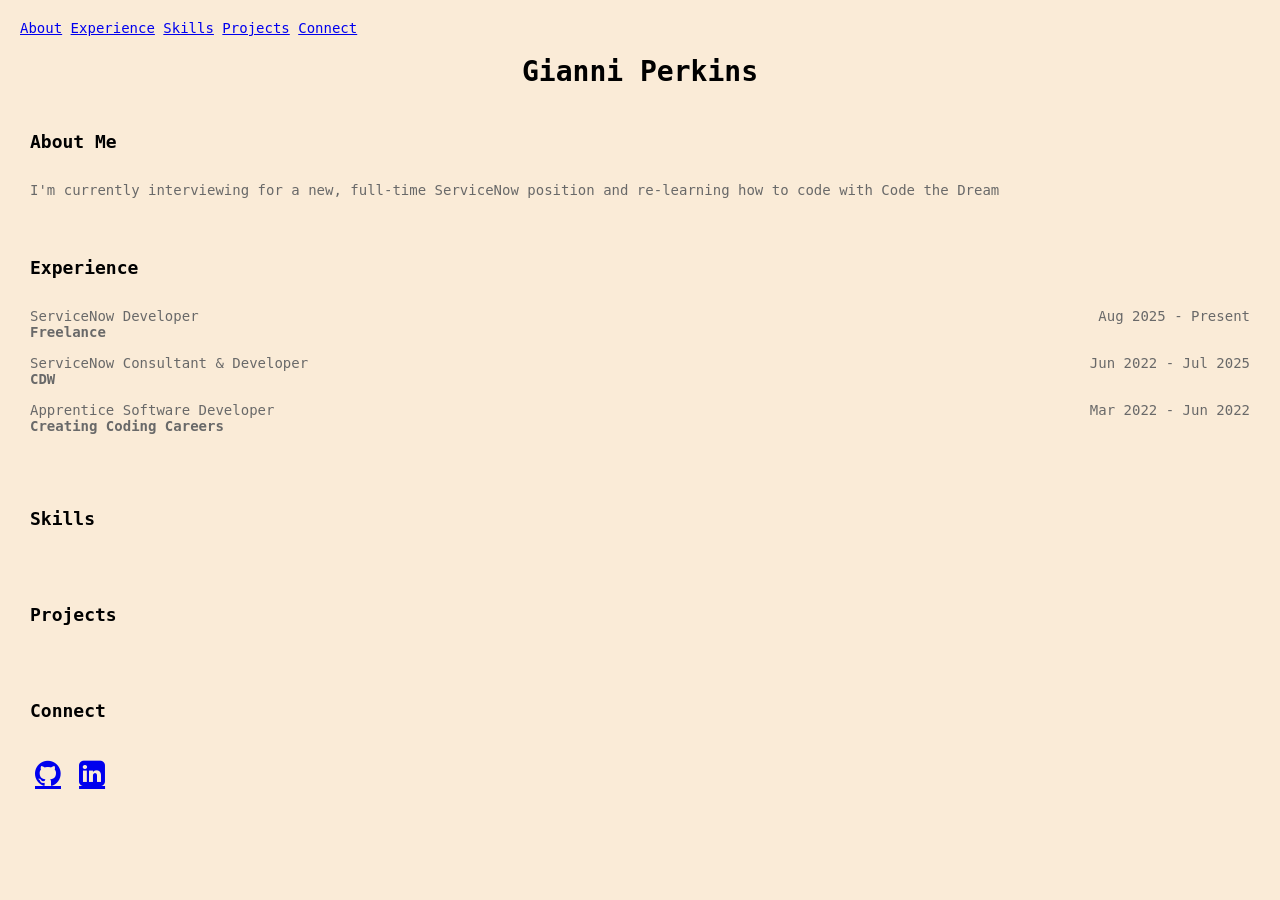
==== index.html @ beb14cff "5/13, AirHub revision: Connect styling, Skills & Projects layout" ====
<html lang="en">
<head>
    <meta charset="UTF-8">
    <meta name="viewport" content="width=device-width, initial-scale=1.0">
    <meta name='description' content='A brief description of your portfolio or background'>
    <title>Gianni's Portfolio</title>
    <link rel="stylesheet" href="css/index.css">
    <link rel="stylesheet" href="https://cdnjs.cloudflare.com/ajax/libs/font-awesome/4.7.0/css/font-awesome.min.css">
</head>
<body>
<nav>
    <a href="#about">About</a>
    <a href="#experience">Experience</a>
    <a href="#skills">Skills</a>
    <a href="#projects">Projects</a>
    <a href="#connect">Connect</a>
</nav>

<h1>Gianni Perkins</h1>

<section id="about">
    <h2>About Me</h2>
    <p>I'm currently interviewing for a new, full-time ServiceNow position and re-learning how to code with Code the Dream</p>
</section>

<section id="experience">
    <h2>Experience</h2>
    <ul>
        <li>
            <span class="role">
                ServiceNow Developer
            </span>
            <span class="date">
                Aug 2025 - Present
            </span>
        </li>
        <li>
            <span class="company">
                Freelance
            </span>
        </li>
        <li>
            <span class="role">
                ServiceNow Consultant & Developer
            </span>
            <span class="date">
                Jun 2022 - Jul 2025
            </span>
        </li>
        <li>
            <span class="company">
                CDW
            </span>
        </li>
        <li>
            <span class="role">
                Apprentice Software Developer
            </span>
            <span class="date">
                Mar 2022 - Jun 2022
            </span>
        </li>
        <li>
            <span class="company">
                Creating Coding Careers
            </span>
        </li>
    </ul>
</section>

<section id="skills">
    <h2>Skills</h2>
    <!-- <p>Coming soon!</p> -->
</section>

<section id="projects">
    <h2>Projects</h2>
    <!-- <p>Coming soon!</p> -->
    <ul>
    </ul>
</section>

<section id="connect">
    <h2>Connect</h2>
    <ul>
        <li>
            <!-- <i class="fa fa-github" style="font-size:30px"></i> -->
            <a class="fa fa-github" target="_blank" href="https://github.com/perkinsgianni"></a>
            <a class="fa fa-linkedin-square" target="_blank" href="https://linkedin.com/in/perkinsgianni"></a>
        </li>
        <!-- <li> -->
            <!-- <a href="https://linkedin.com/in/perkinsgianni">LinkedIn</a> -->
        <!-- </li> -->
    </ul>
</section>
</body>
</html>
---- css/index.css ----
body {
    background-color: antiquewhite;
    color: dimgrey;
    font-family: monospace;
    font-size: 14px;
    margin: auto;
    padding: 20px;
}

h1 {
    text-align: center;
    color: black;
}

h2 {
    margin-bottom: 30px;
    font-size: 18px;
    font-weight: bold;
    color: black;
}

section {
    padding: 10px;
    margin-bottom: 10px;
}

#experience ul {
    display: flex;
    flex-direction: column;
    list-style-type: none;
    padding: 0;
}

/* #experience li {
    display: flex;
} */

.date {
    float: right;
}

.company {
    font-weight: bold;
    display: block;
    margin-bottom: 15px;
}

#connect ul {
    display: flex;
    list-style-type: none;
    padding: 5px;
    font-size: 30px;
    color: dimgray;
}


/* Padding is inside the element, margin is outside */
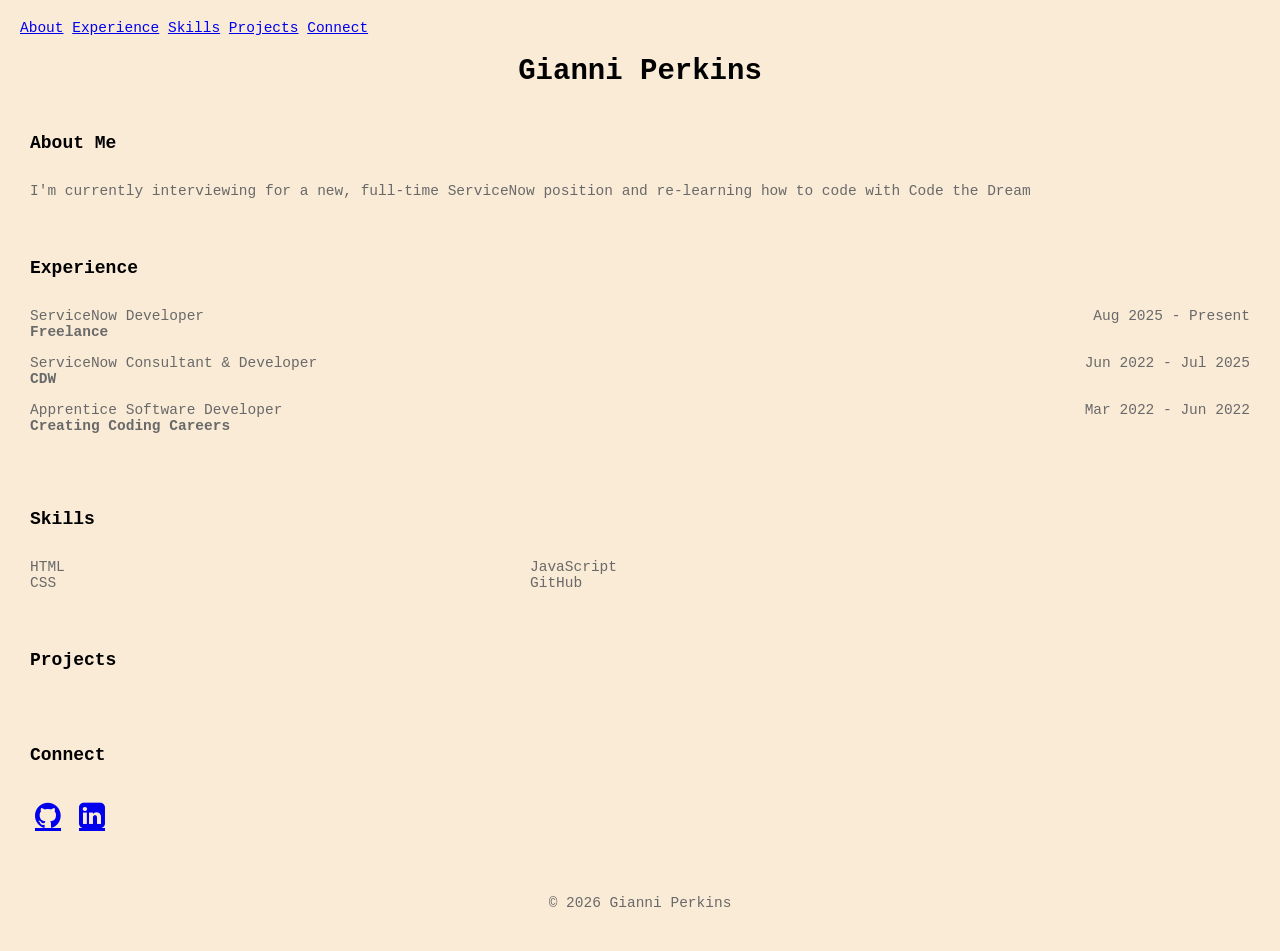
==== commit 2fe55c0e: "5/19, JS added + Created footer and skills" ====
--- a/index.html
+++ b/index.html
@@ -1,3 +1,4 @@
+<!DOCTYPE html>
 <html lang="en">
 <head>
     <meta charset="UTF-8">
@@ -8,90 +9,87 @@
     <link rel="stylesheet" href="https://cdnjs.cloudflare.com/ajax/libs/font-awesome/4.7.0/css/font-awesome.min.css">
 </head>
 <body>
-<nav>
-    <a href="#about">About</a>
-    <a href="#experience">Experience</a>
-    <a href="#skills">Skills</a>
-    <a href="#projects">Projects</a>
-    <a href="#connect">Connect</a>
-</nav>
+    <nav>
+        <a href="#about">About</a>
+        <a href="#experience">Experience</a>
+        <a href="#skills">Skills</a>
+        <a href="#projects">Projects</a>
+        <a href="#connect">Connect</a>
+    </nav>
 
-<h1>Gianni Perkins</h1>
+    <h1>Gianni Perkins</h1>
 
-<section id="about">
-    <h2>About Me</h2>
-    <p>I'm currently interviewing for a new, full-time ServiceNow position and re-learning how to code with Code the Dream</p>
-</section>
+    <section id="about">
+        <h2>About Me</h2>
+        <p>I'm currently interviewing for a new, full-time ServiceNow position and re-learning how to code with Code the Dream</p>
+    </section>
 
-<section id="experience">
-    <h2>Experience</h2>
-    <ul>
-        <li>
-            <span class="role">
-                ServiceNow Developer
-            </span>
-            <span class="date">
-                Aug 2025 - Present
-            </span>
-        </li>
-        <li>
-            <span class="company">
-                Freelance
-            </span>
-        </li>
-        <li>
-            <span class="role">
-                ServiceNow Consultant & Developer
-            </span>
-            <span class="date">
-                Jun 2022 - Jul 2025
-            </span>
-        </li>
-        <li>
-            <span class="company">
-                CDW
-            </span>
-        </li>
-        <li>
-            <span class="role">
-                Apprentice Software Developer
-            </span>
-            <span class="date">
-                Mar 2022 - Jun 2022
-            </span>
-        </li>
-        <li>
-            <span class="company">
-                Creating Coding Careers
-            </span>
-        </li>
-    </ul>
-</section>
+    <section id="experience">
+        <h2>Experience</h2>
+        <ul>
+            <li>
+                <span class="role">
+                    ServiceNow Developer
+                </span>
+                <span class="date">
+                    Aug 2025 - Present
+                </span>
+            </li>
+            <li>
+                <span class="company">
+                    Freelance
+                </span>
+            </li>
+            <li>
+                <span class="role">
+                    ServiceNow Consultant & Developer
+                </span>
+                <span class="date">
+                    Jun 2022 - Jul 2025
+                </span>
+            </li>
+            <li>
+                <span class="company">
+                    CDW
+                </span>
+                </li>
+                <li>
+                <span class="role">
+                    Apprentice Software Developer
+                </span>
+                <span class="date">
+                    Mar 2022 - Jun 2022
+                </span>
+            </li>
+            <li>
+                <span class="company">
+                    Creating Coding Careers
+                </span>
+            </li>
+        </ul>
+    </section>
 
-<section id="skills">
-    <h2>Skills</h2>
-    <!-- <p>Coming soon!</p> -->
-</section>
+    <section id="skills">
+        <h2>Skills</h2>
+        <ul></ul>
+    </section>
 
-<section id="projects">
-    <h2>Projects</h2>
-    <!-- <p>Coming soon!</p> -->
-    <ul>
-    </ul>
-</section>
+    <section id="projects">
+        <h2>Projects</h2>
+        <!-- <p>Coming soon!</p> -->
+        <ul>
+        </ul>
+    </section>
 
-<section id="connect">
-    <h2>Connect</h2>
-    <ul>
-        <li>
-            <!-- <i class="fa fa-github" style="font-size:30px"></i> -->
-            <a class="fa fa-github" target="_blank" href="https://github.com/perkinsgianni"></a>
-            <a class="fa fa-linkedin-square" target="_blank" href="https://linkedin.com/in/perkinsgianni"></a>
-        </li>
-        <!-- <li> -->
-            <!-- <a href="https://linkedin.com/in/perkinsgianni">LinkedIn</a> -->
-        <!-- </li> -->
-    </ul>
-</section>
-</body>
-</html>+    <section id="connect">
+        <h2>Connect</h2>
+        <ul>
+            <li>
+                <a class="fa fa-github" target="_blank" href="https://github.com/perkinsgianni"></a>
+                <a class="fa fa-linkedin-square" target="_blank" href="https://linkedin.com/in/perkinsgianni"></a>
+            </li>
+        </ul>
+    </section>
+    <footer></footer>
+    <script src="js/index.js"></script>
+</body>
--- a/css/index.css
+++ b/css/index.css
@@ -2,7 +2,7 @@
     background-color: antiquewhite;
     color: dimgrey;
     font-family: monospace;
-    font-size: 14px;
+    font-size: 14.5px;
     margin: auto;
     padding: 20px;
 }
@@ -45,6 +45,14 @@
     margin-bottom: 15px;
 }
 
+#skills ul {
+    display: grid;
+    grid-template-columns: 500px 500px;
+    list-style-type: none;
+    padding: 0;
+    color: dimgray;
+}
+
 #connect ul {
     display: flex;
     list-style-type: none;
@@ -53,5 +61,6 @@
     color: dimgray;
 }
 
-
-/* Padding is inside the element, margin is outside */
+footer {
+    text-align: center;
+}
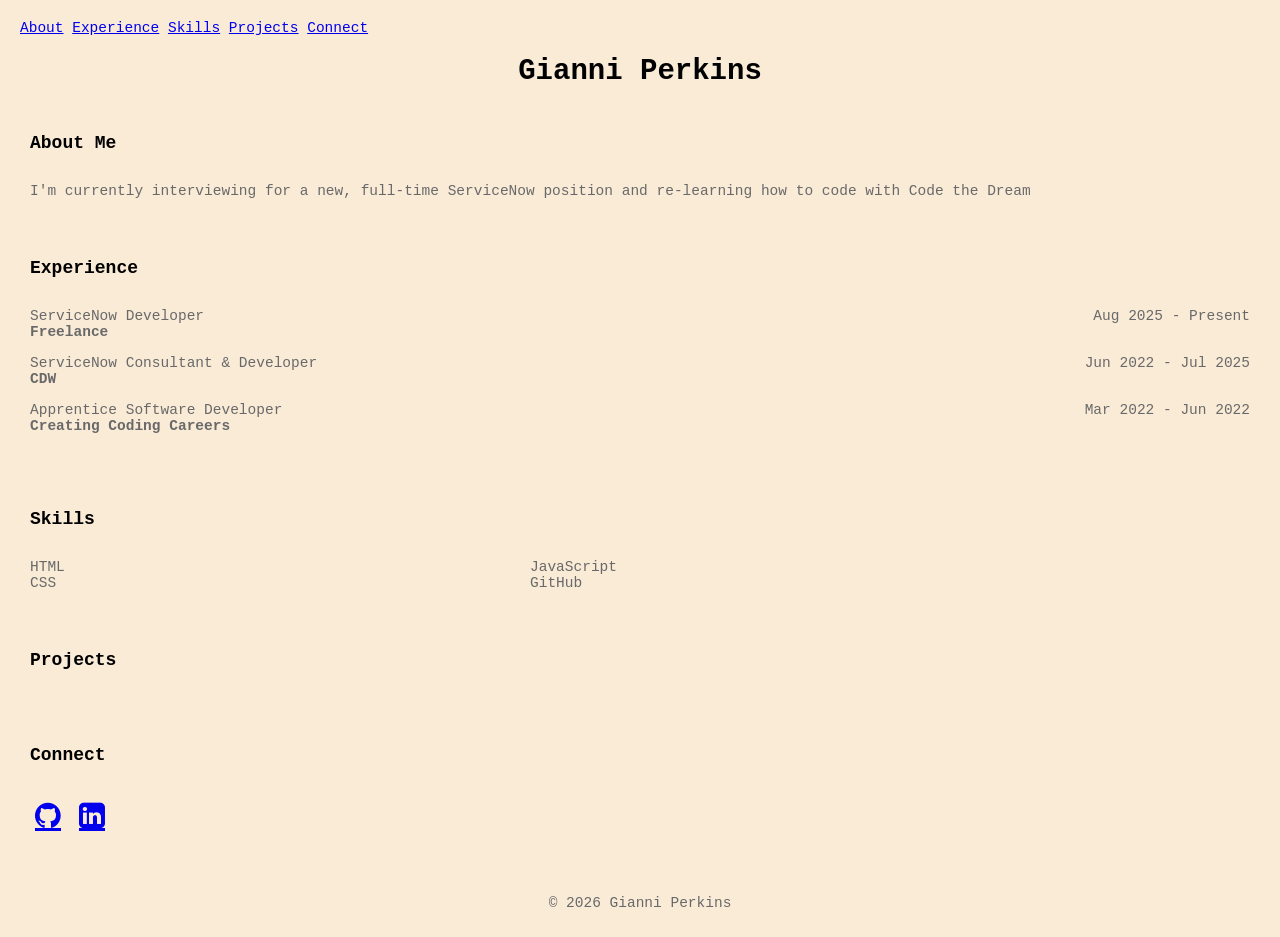
==== commit 877adb68: "Merge branch 'main' into lesson-7" ====
--- a/index.html
+++ b/index.html
@@ -1,4 +1,3 @@
-<!DOCTYPE html>
 <html lang="en">
 <head>
     <meta charset="UTF-8">
@@ -90,6 +89,5 @@
             </li>
         </ul>
     </section>
-    <footer></footer>
     <script src="js/index.js"></script>
-</body>+</body>
--- a/css/index.css
+++ b/css/index.css
@@ -31,10 +31,6 @@
     padding: 0;
 }
 
-/* #experience li {
-    display: flex;
-} */
-
 .date {
     float: right;
 }
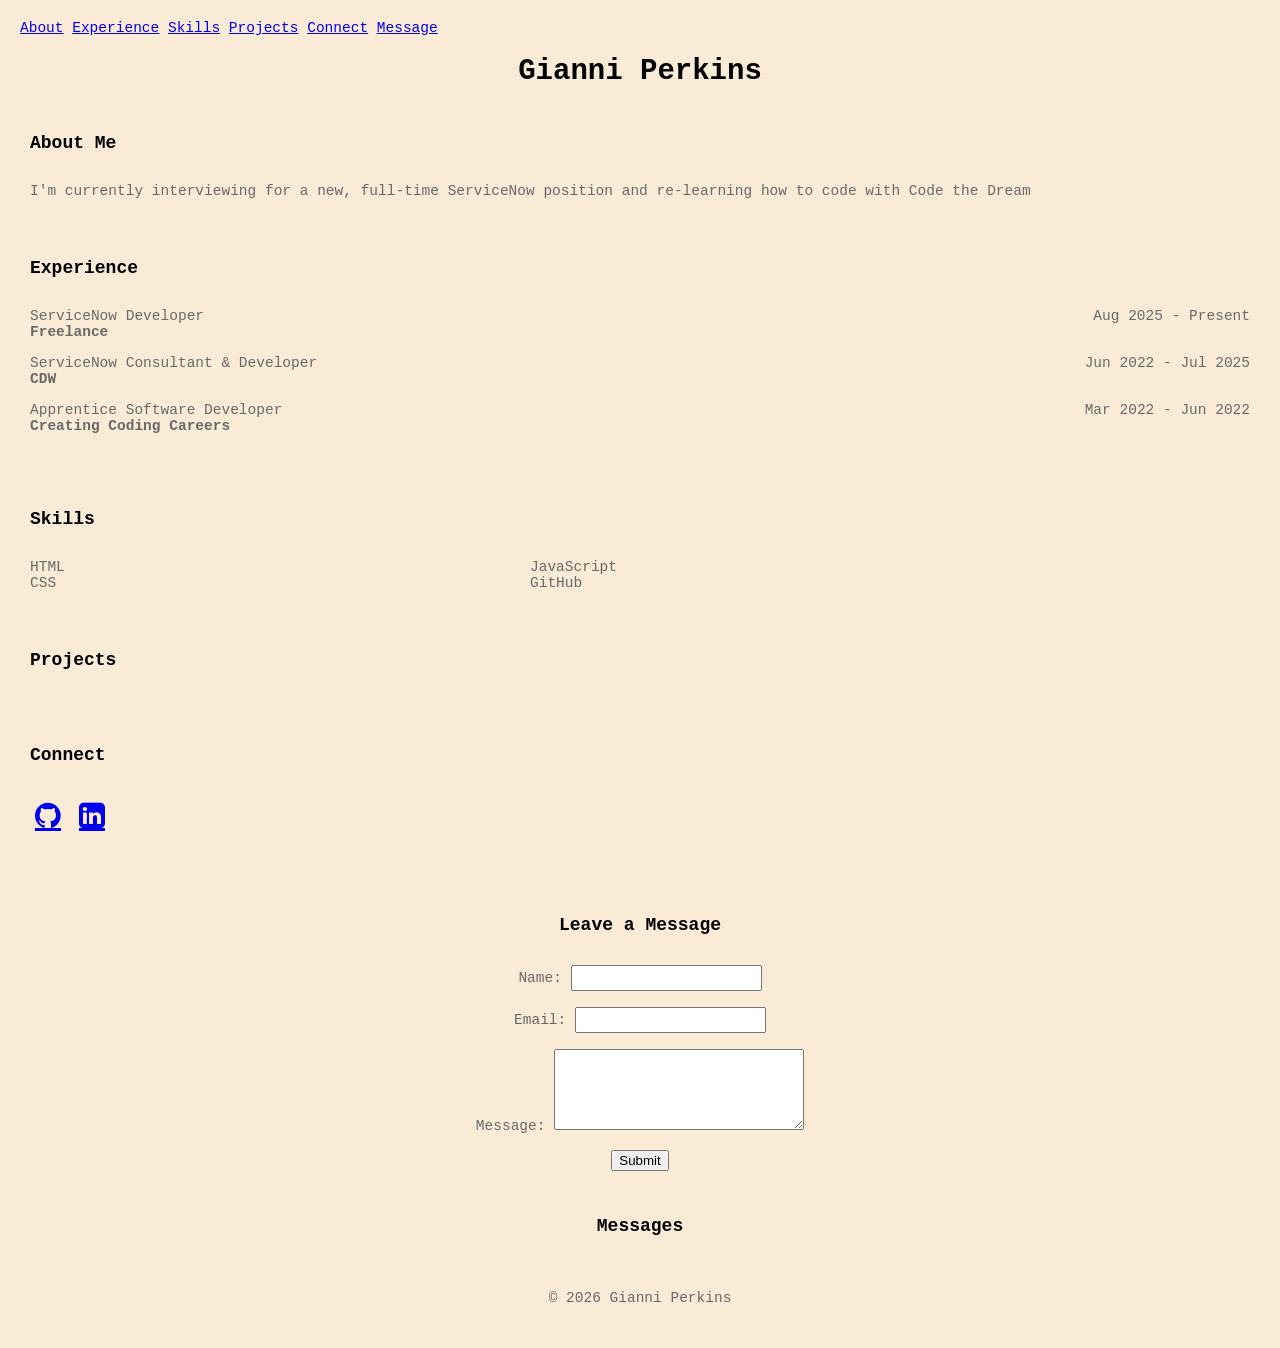
==== commit 620b355d: "5/26: Form and functionality added" ====
--- a/index.html
+++ b/index.html
@@ -1,3 +1,4 @@
+<!DOCTYPE html>
 <html lang="en">
 <head>
     <meta charset="UTF-8">
@@ -14,6 +15,7 @@
         <a href="#skills">Skills</a>
         <a href="#projects">Projects</a>
         <a href="#connect">Connect</a>
+        <a href="#message">Message</a>
     </nav>
 
     <h1>Gianni Perkins</h1>
@@ -89,5 +91,29 @@
             </li>
         </ul>
     </section>
+    <section id="message">
+        <h2>Leave a Message</h2>
+        <form name="leave_message" id="leave_message">
+            <label for="name">
+                Name:
+                <input type="text" name="usersName" required="true"><br><br>
+            </label>
+            <label for="email">
+                Email:
+                <input type="text" name="usersEmail" required="true"><br><br>
+            </label>
+            <label for="message">
+                Message:
+                <textarea name="usersMessage" required="true"></textarea><br><br>
+            </label>
+            <button type="submit">Submit</button>
+        </form>
+    </section>
+    <section id="messages">
+        <h2>Messages</h2>
+        <ul>
+
+        </ul>
+    </section>
     <script src="js/index.js"></script>
-</body>
+</body>
--- a/css/index.css
+++ b/css/index.css
@@ -31,6 +31,10 @@
     padding: 0;
 }
 
+/* #experience li {
+    display: flex;
+} */
+
 .date {
     float: right;
 }
@@ -57,6 +61,24 @@
     color: dimgray;
 }
 
+#message, #messages  {
+    text-align: center;
+}
+
+input {
+    height: 20px;
+    width: 15%;
+}
+
+textarea {
+    height: 75px;
+    width: 20%;
+}
+
+#messages button {
+    margin-left: 10px;
+}
+
 footer {
     text-align: center;
 }
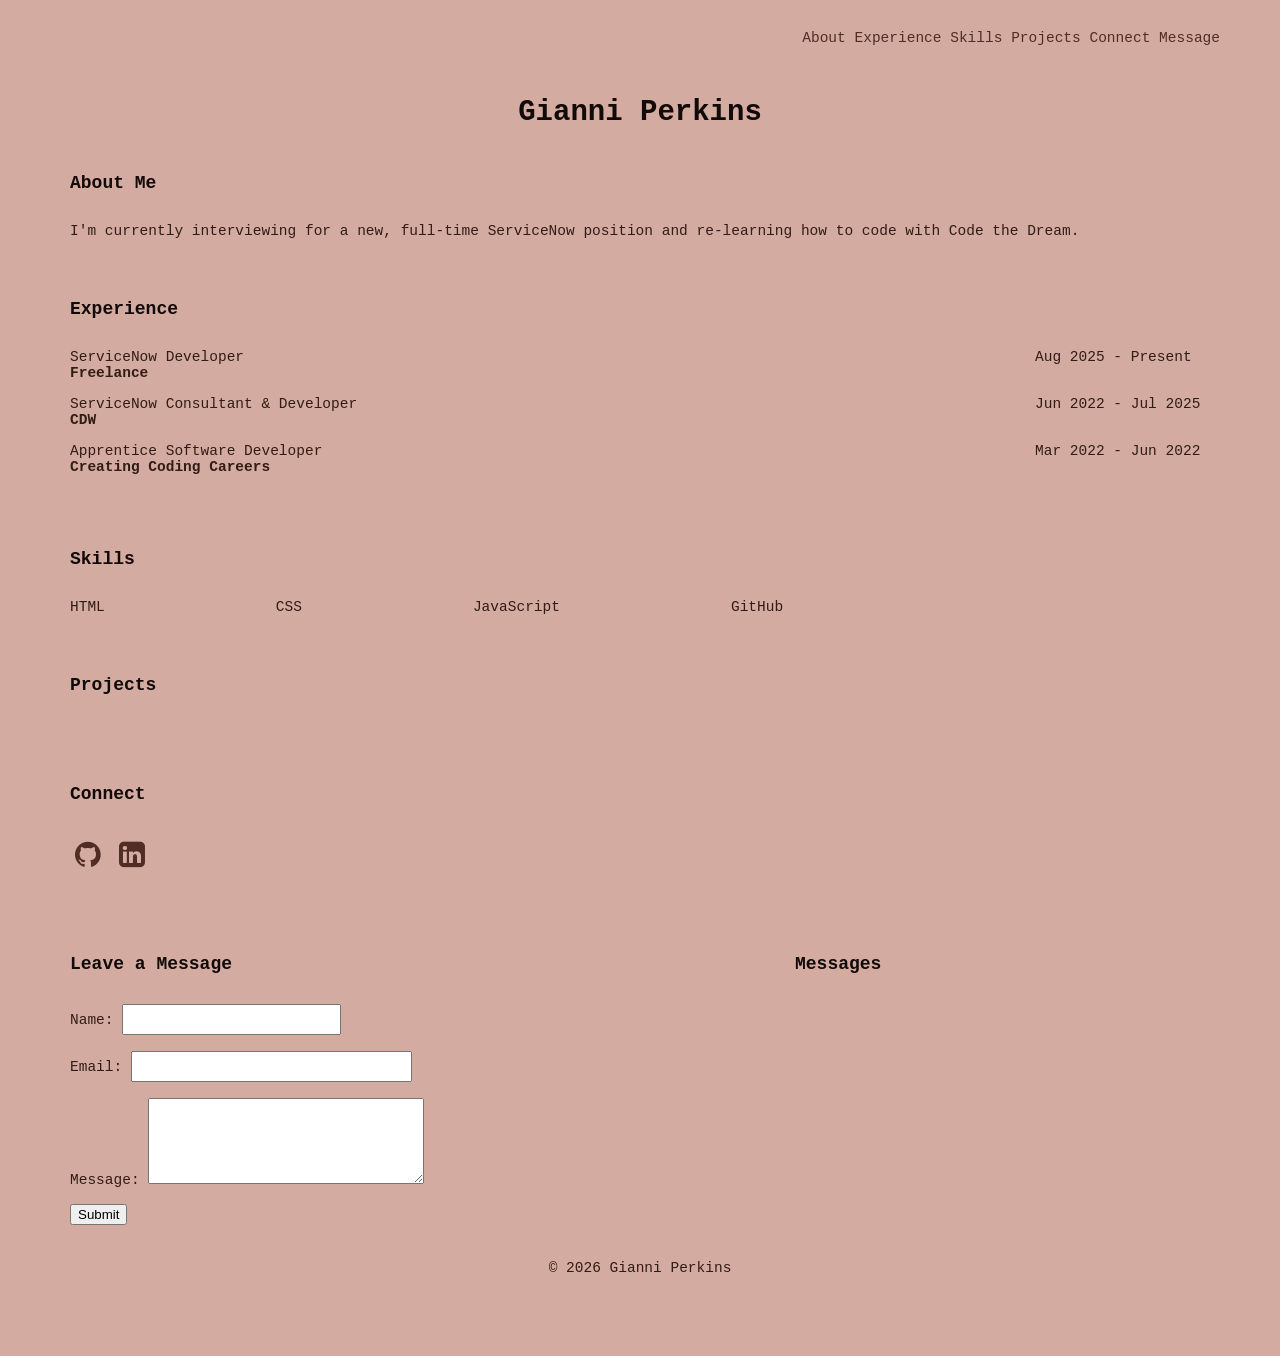
==== commit a4303ab8: "6/2, API fetch completed" ====
--- a/index.html
+++ b/index.html
@@ -22,7 +22,7 @@
 
     <section id="about">
         <h2>About Me</h2>
-        <p>I'm currently interviewing for a new, full-time ServiceNow position and re-learning how to code with Code the Dream</p>
+        <p>I'm currently interviewing for a new, full-time ServiceNow position and re-learning how to code with Code the Dream.</p>
     </section>
 
     <section id="experience">
@@ -77,7 +77,6 @@
 
     <section id="projects">
         <h2>Projects</h2>
-        <!-- <p>Coming soon!</p> -->
         <ul>
         </ul>
     </section>
@@ -86,34 +85,38 @@
         <h2>Connect</h2>
         <ul>
             <li>
-                <a class="fa fa-github" target="_blank" href="https://github.com/perkinsgianni"></a>
-                <a class="fa fa-linkedin-square" target="_blank" href="https://linkedin.com/in/perkinsgianni"></a>
+                <a href="https://github.com/perkinsgianni" title="github icon" class="fa fa-github" target="_blank"></a>
+                <a href="https://linkedin.com/in/perkinsgianni" title="linkedin icon" class="fa fa-linkedin-square" target="_blank"></a>
             </li>
         </ul>
     </section>
-    <section id="message">
-        <h2>Leave a Message</h2>
-        <form name="leave_message" id="leave_message">
-            <label for="name">
-                Name:
-                <input type="text" name="usersName" required="true"><br><br>
-            </label>
-            <label for="email">
-                Email:
-                <input type="text" name="usersEmail" required="true"><br><br>
-            </label>
-            <label for="message">
-                Message:
-                <textarea name="usersMessage" required="true"></textarea><br><br>
-            </label>
-            <button type="submit">Submit</button>
-        </form>
-    </section>
-    <section id="messages">
-        <h2>Messages</h2>
-        <ul>
 
-        </ul>
-    </section>
+    <div class="container">
+        <section id="message">
+            <h2>Leave a Message</h2>
+            <form name="leave_message" id="leave_message">
+                <label for="name">
+                    Name:
+                    <input type="text" id="name" name="usersName" required="true"><br><br>
+                </label>
+                <label for="email">
+                    Email:
+                    <input type="email" id="email" name="usersEmail" required="true"><br><br>
+                </label>
+                <label for="user_message">
+                    Message:
+                    <textarea name="usersMessage" id="user_message" required="true"></textarea><br><br>
+                </label>
+                <button type="submit">Submit</button>
+            </form>
+        </section>
+
+        <section id="messages">
+            <h2>Messages</h2>
+            <ul>
+            </ul>
+        </section>
+    </div>
+
     <script src="js/index.js"></script>
 </body>
--- a/css/index.css
+++ b/css/index.css
@@ -1,22 +1,36 @@
 body {
-    background-color: antiquewhite;
-    color: dimgrey;
+    background-color: #D4ABA1;
+    color: #311C16;
     font-family: monospace;
     font-size: 14.5px;
     margin: auto;
-    padding: 20px;
+    padding: 60px;
+}
+
+nav {
+    margin: -30px 0px 50px 10px;
+    text-align: right;
+}
+
+a:link {
+  color :#502E25;
+  text-decoration: none;
+}
+
+a:visited {
+  color: #703F33;
 }
 
 h1 {
     text-align: center;
-    color: black;
+    color: #110A08;
 }
 
 h2 {
     margin-bottom: 30px;
     font-size: 18px;
     font-weight: bold;
-    color: black;
+    color: #110A08;
 }
 
 section {
@@ -31,12 +45,9 @@
     padding: 0;
 }
 
-/* #experience li {
-    display: flex;
-} */
-
 .date {
     float: right;
+    width: 175px;
 }
 
 .company {
@@ -46,11 +57,23 @@
 }
 
 #skills ul {
-    display: grid;
-    grid-template-columns: 500px 500px;
+    display: flex;
+    width: 100%;
+    gap: 15%;
     list-style-type: none;
     padding: 0;
-    color: dimgray;
+    color: #311C16;
+}
+
+#projects ul {
+    display: grid;
+    width: 114.5%;
+    grid-auto-flow: row; 
+    grid-template-columns: repeat(auto-fit, minmax(min(100%, 320px), 1fr));
+    grid-template-rows: auto;
+    list-style-type: none;
+    padding: 0;
+    color: #311C16;
 }
 
 #connect ul {
@@ -58,27 +81,67 @@
     list-style-type: none;
     padding: 5px;
     font-size: 30px;
-    color: dimgray;
+    color: #311C16;
 }
 
-#message, #messages  {
-    text-align: center;
+.container  {
+    display: flex;
+    width: 100%;
+    gap: 25%;
 }
 
-input {
-    height: 20px;
-    width: 15%;
+#message, #messages {
+  flex: 1;
+}
+
+input[type="text"] {
+    height: 25px;
+    width: 50%;
+    padding-left: 5px;
+}
+
+input[type="email"] {
+    height: 25px;
+    width: 65%;
+    padding-left: 5px;
 }
 
 textarea {
-    height: 75px;
-    width: 20%;
-}
-
-#messages button {
-    margin-left: 10px;
+    height: 80px;
+    width: 65%;
 }
 
 footer {
     text-align: center;
 }
+
+/* iPhoneX */
+@media only screen 
+  and (min-device-width: 375px) 
+  and (max-device-width: 812px) 
+  and (-webkit-min-device-pixel-ratio: 3) { 
+
+}
+
+/* iPhone 6, 6S, 7 and 8 */
+@media only screen 
+  and (min-device-width: 375px) 
+  and (max-device-width: 667px) 
+  and (-webkit-min-device-pixel-ratio: 2) { 
+
+}
+
+/* iPhone 5, 5S, 5C and 5SE  */
+@media only screen 
+  and (min-device-width: 320px) 
+  and (max-device-width: 568px)
+  and (-webkit-min-device-pixel-ratio: 2) {
+
+}
+
+/* laptops */
+@media screen 
+  and (min-device-width: 1200px) 
+  and (max-device-width: 1600px) 
+  and (-webkit-min-device-pixel-ratio: 1) { 
+}
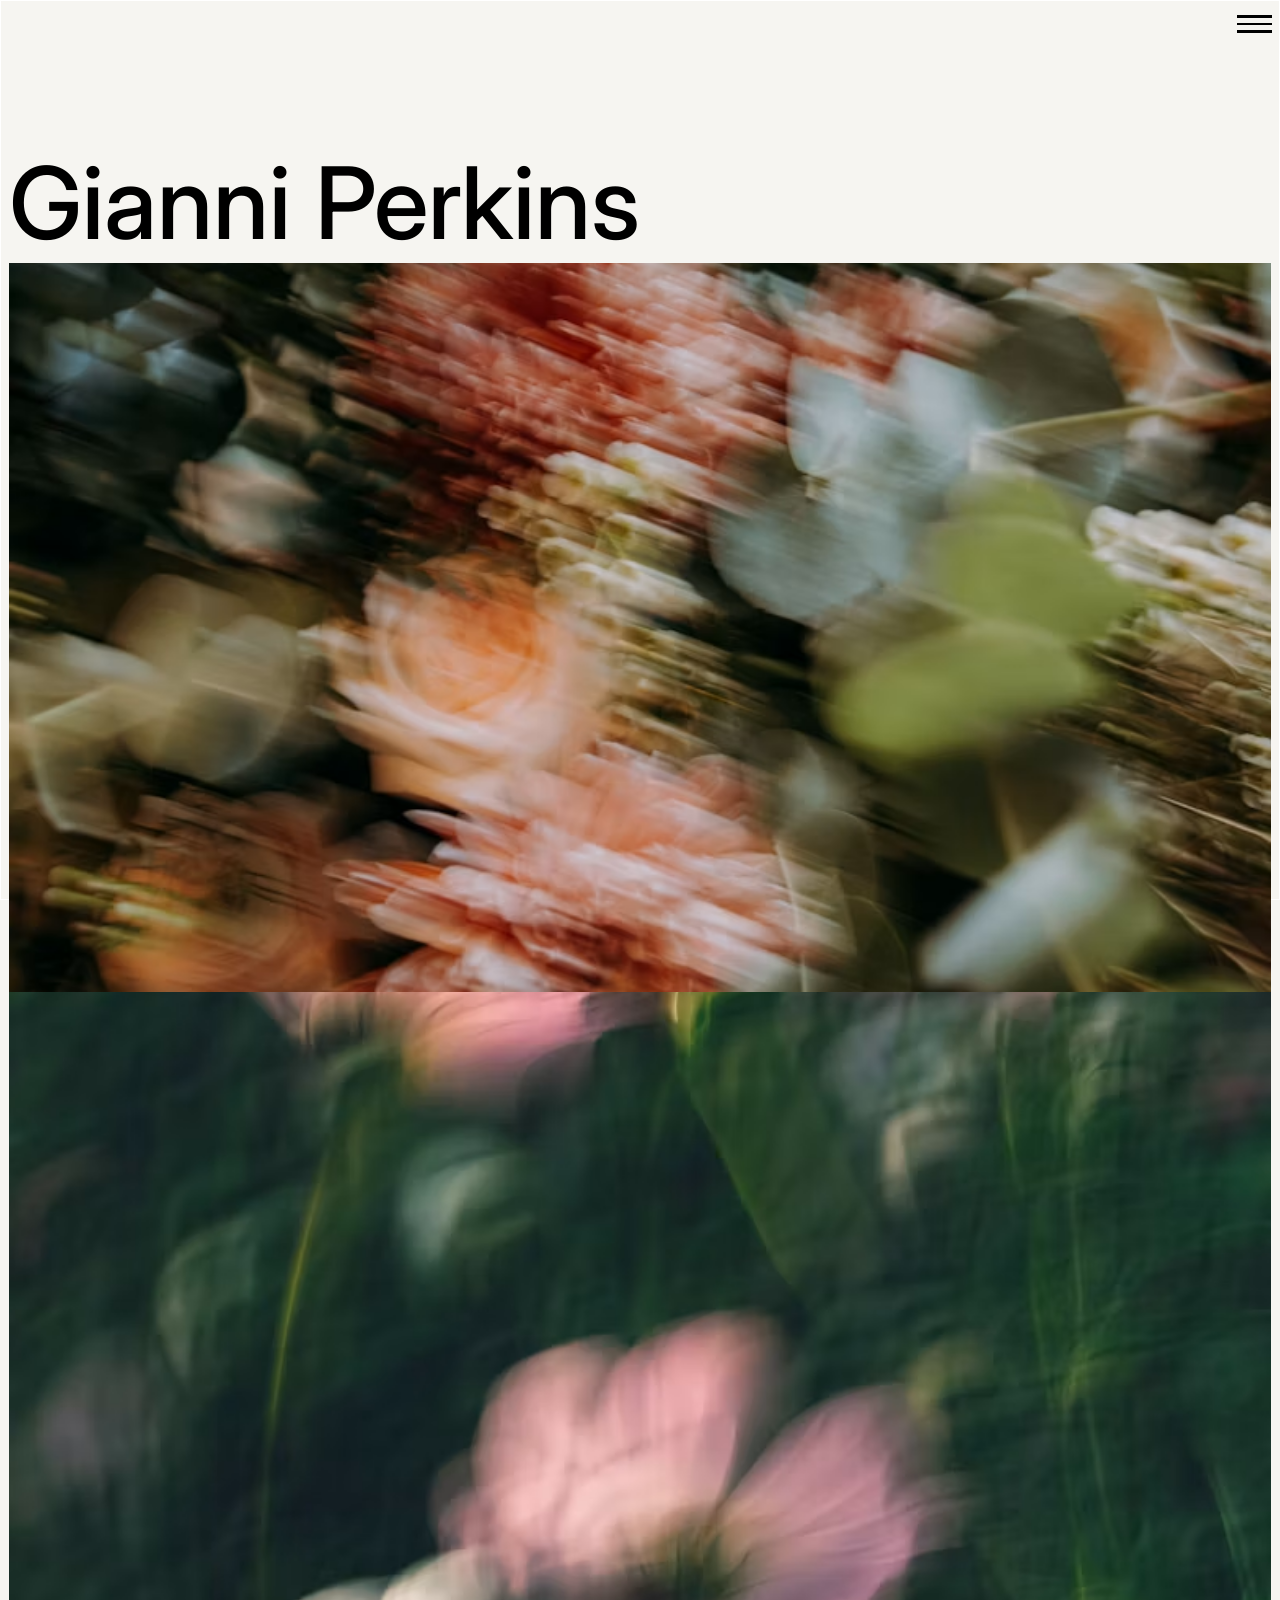
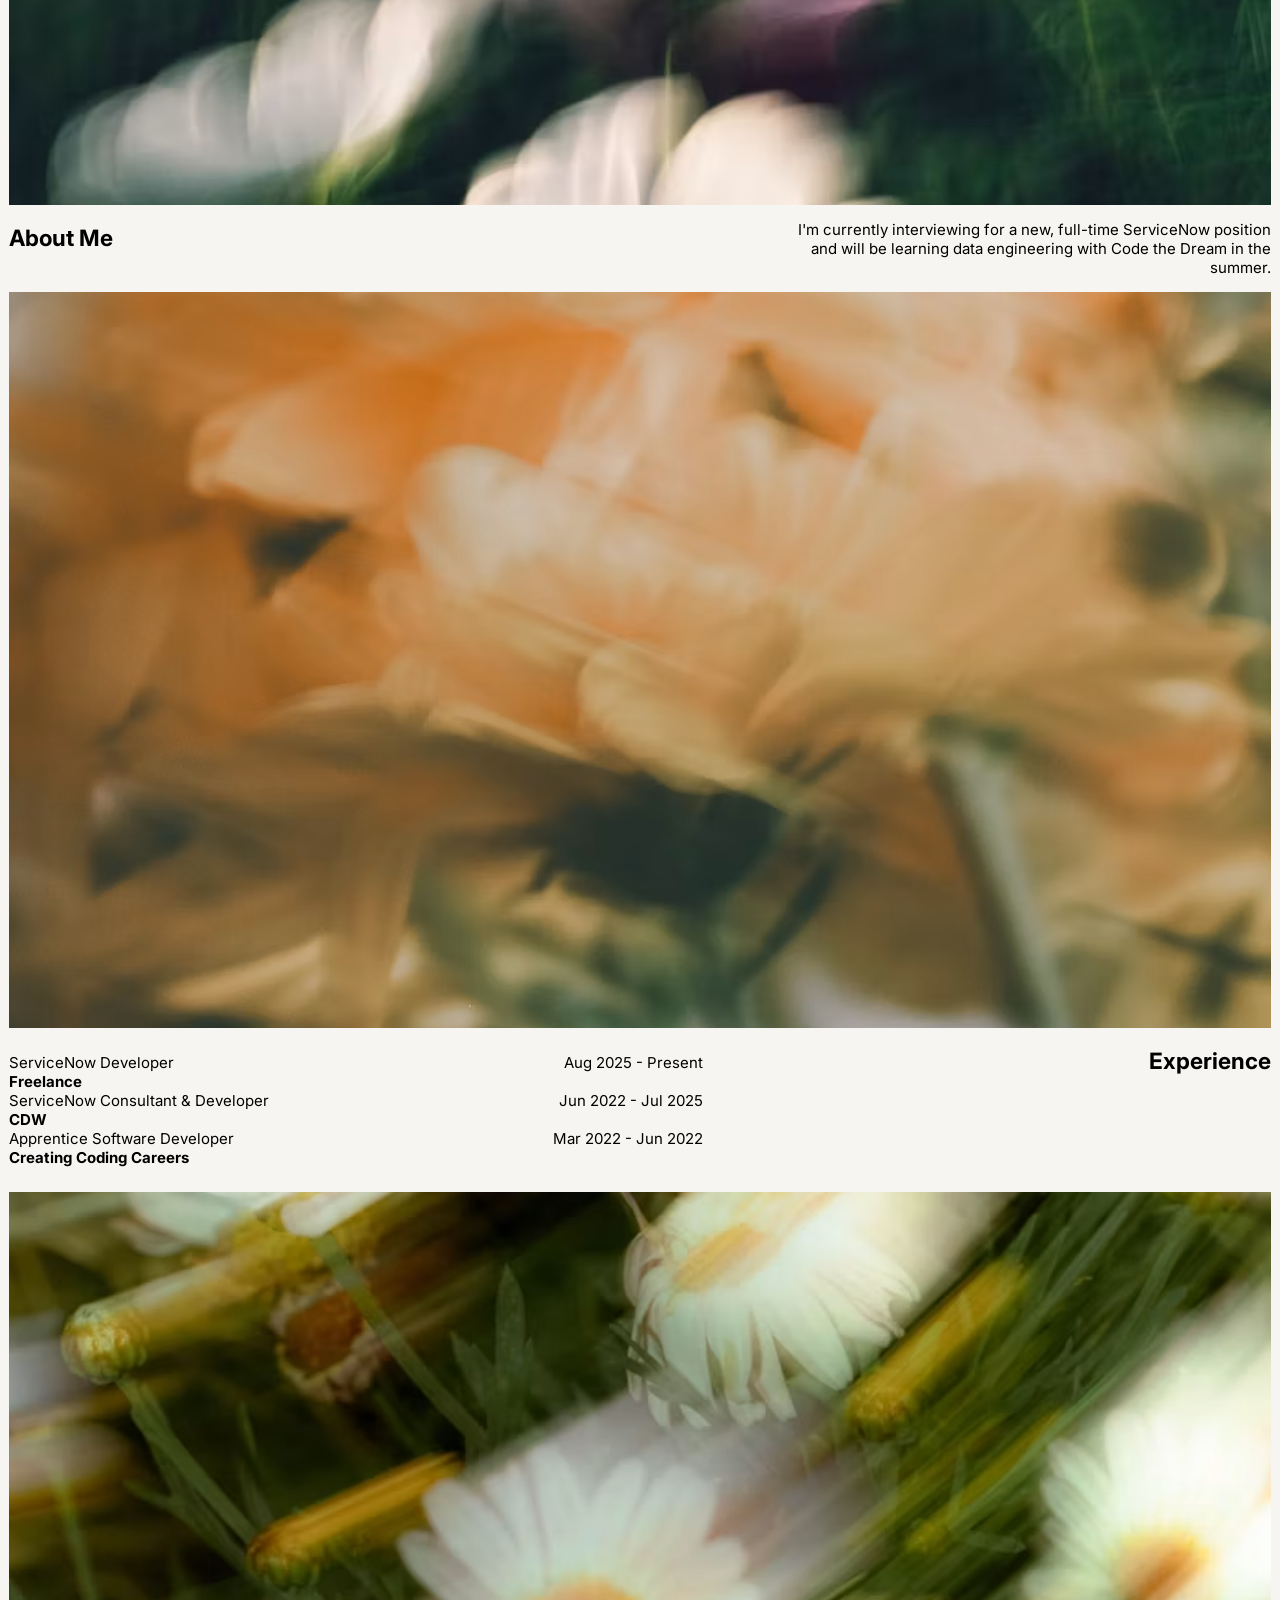
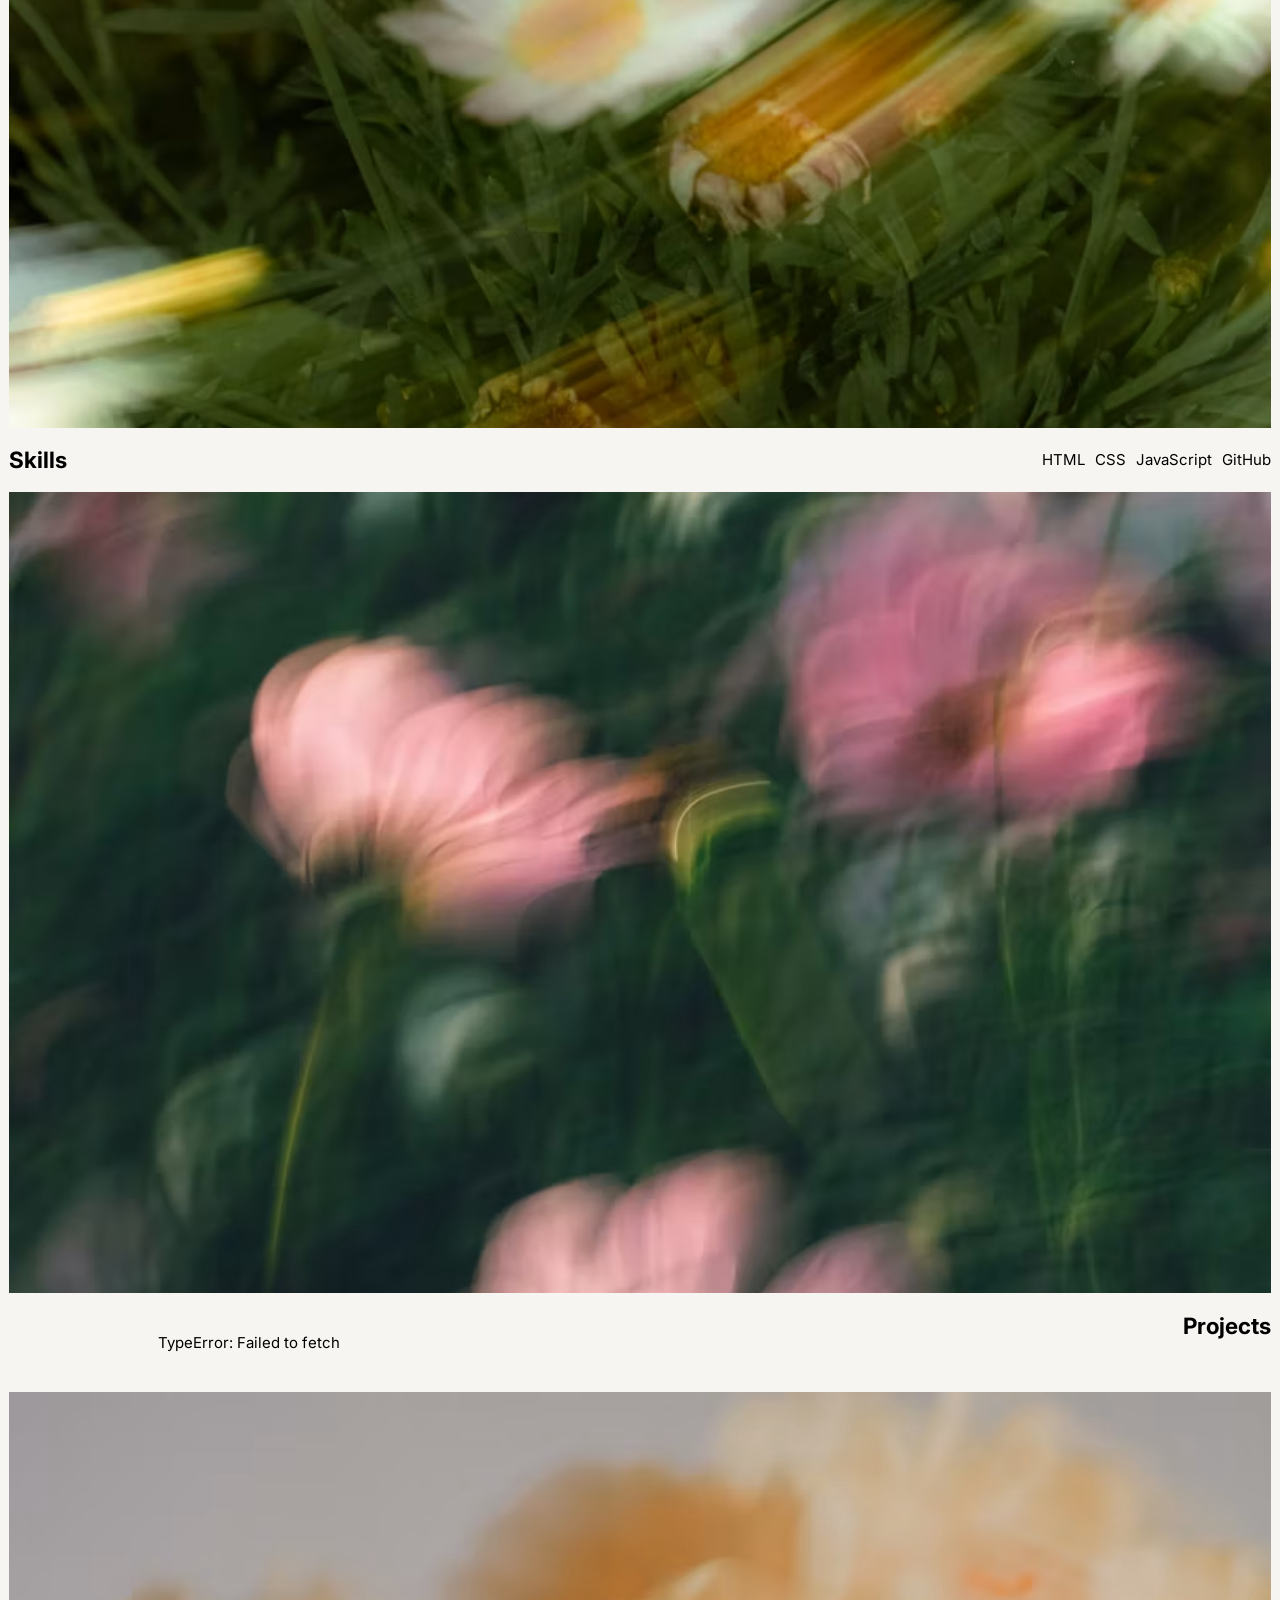
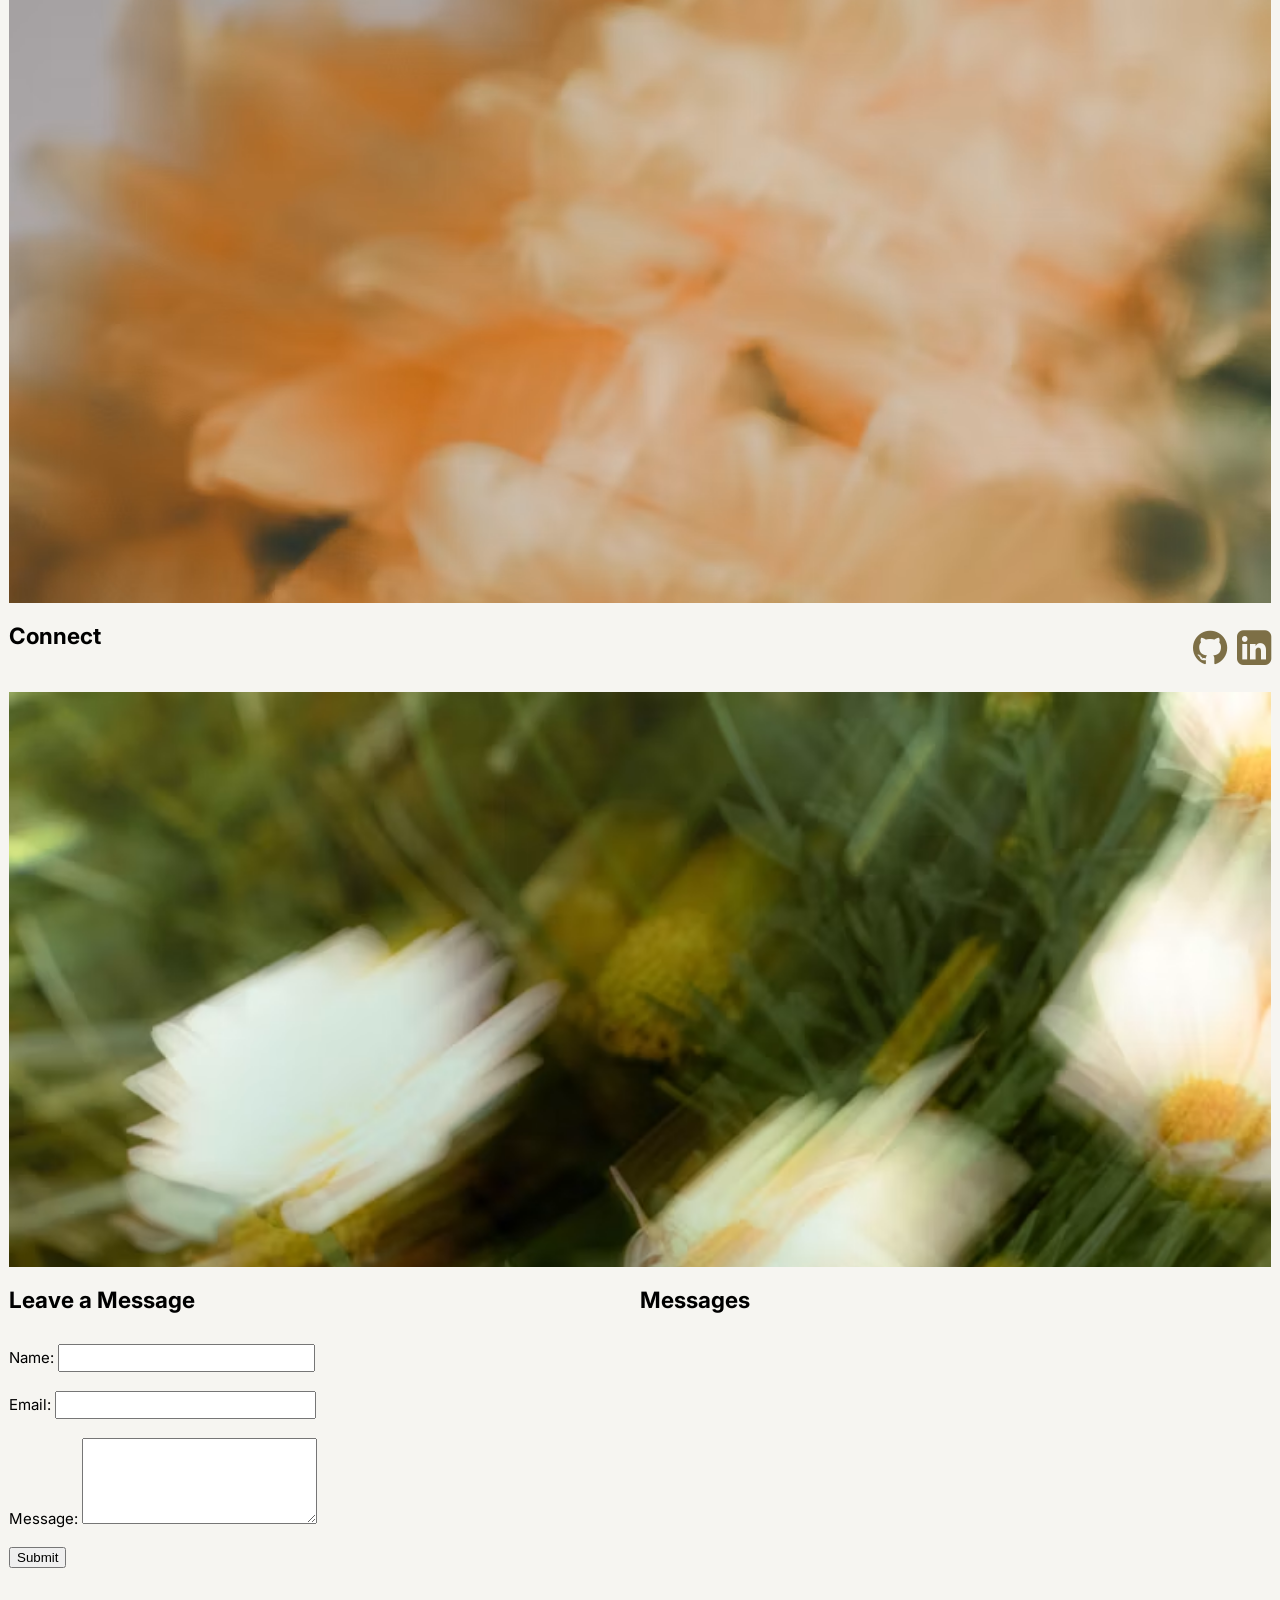
==== commit bcbccaf5: "6/9, Added Open API  page + Restructured and restyled portfolio page" ====
--- a/index.html
+++ b/index.html
@@ -3,120 +3,150 @@
 <head>
     <meta charset="UTF-8">
     <meta name="viewport" content="width=device-width, initial-scale=1.0">
-    <meta name='description' content='A brief description of your portfolio or background'>
-    <title>Gianni's Portfolio</title>
+    <meta name='description' content='Portfolio of Gianni Perkins, a NJ-based software engineer specializing in full-stack web development and ServiceNow.'>
+    <title>Gianni Perkins - Portfolio</title>
     <link rel="stylesheet" href="css/index.css">
+    <link rel="preconnect" href="https://fonts.googleapis.com">
+    <link rel="preconnect" href="https://fonts.gstatic.com" crossorigin>
+    <link rel="stylesheet" href="https://fonts.googleapis.com/css2?family=Inter:ital,opsz,wght@0,14..32,100..900;1,14..32,100..900&display=swap">
     <link rel="stylesheet" href="https://cdnjs.cloudflare.com/ajax/libs/font-awesome/4.7.0/css/font-awesome.min.css">
 </head>
 <body>
     <nav>
-        <a href="#about">About</a>
-        <a href="#experience">Experience</a>
-        <a href="#skills">Skills</a>
-        <a href="#projects">Projects</a>
-        <a href="#connect">Connect</a>
-        <a href="#message">Message</a>
+        <div class="menu">
+             <button class="menu-hamburger">
+                <div class="bar"></div>
+                <div class="bar"></div>
+                <div class="bar"></div>
+            </button>
+            <ul class="menu-content">
+                <li><a href="#home">Home</a></li>
+                <li><a href="#about">About</a></li>
+                <li><a href="#experience">Experience</a></li>
+                <li><a href="#skills">Skills</a></li>
+                <li><a href="#projects">Projects</a></li>
+                <li><a href="openapi.html">Featured page: Open API</a></li>
+                <li><a href="#connect">Connect</a></li>
+                <li><a href="#message">Message</a></li>
+            </ul>
+        </div>
     </nav>
 
-    <h1>Gianni Perkins</h1>
+    <section id="home">
+        <h1>Gianni Perkins</h1>
+    </section>
 
     <section id="about">
-        <h2>About Me</h2>
-        <p>I'm currently interviewing for a new, full-time ServiceNow position and re-learning how to code with Code the Dream.</p>
+        <div class="about-text">
+            <h2>About Me</h2>
+            <p>I'm currently interviewing for a new, full-time ServiceNow position and will be learning data engineering with Code the Dream in the summer.</p>
+        </div>
     </section>
 
     <section id="experience">
-        <h2>Experience</h2>
-        <ul>
-            <li>
-                <span class="role">
-                    ServiceNow Developer
-                </span>
-                <span class="date">
-                    Aug 2025 - Present
-                </span>
-            </li>
-            <li>
-                <span class="company">
-                    Freelance
-                </span>
-            </li>
-            <li>
-                <span class="role">
-                    ServiceNow Consultant & Developer
-                </span>
-                <span class="date">
-                    Jun 2022 - Jul 2025
-                </span>
-            </li>
-            <li>
-                <span class="company">
-                    CDW
-                </span>
+        <div class="experience-text">
+            <h2>Experience</h2>
+            <ul>
+                <li>
+                    <span class="role">
+                        ServiceNow Developer
+                    </span>
+                    <span class="date">
+                        Aug 2025 - Present
+                    </span>
                 </li>
                 <li>
-                <span class="role">
-                    Apprentice Software Developer
-                </span>
-                <span class="date">
-                    Mar 2022 - Jun 2022
-                </span>
-            </li>
-            <li>
-                <span class="company">
-                    Creating Coding Careers
-                </span>
-            </li>
-        </ul>
+                    <span class="company">
+                        Freelance
+                    </span>
+                </li>
+                <li>
+                    <span class="role">
+                        ServiceNow Consultant & Developer
+                    </span>
+                    <span class="date">
+                        Jun 2022 - Jul 2025
+                    </span>
+                </li>
+                <li>
+                    <span class="company">
+                        CDW
+                    </span>
+                    </li>
+                    <li>
+                    <span class="role">
+                        Apprentice Software Developer
+                    </span>
+                    <span class="date">
+                        Mar 2022 - Jun 2022
+                    </span>
+                </li>
+                <li>
+                    <span class="company">
+                        Creating Coding Careers
+                    </span>
+                </li>
+            </ul>
+        </div>
     </section>
 
     <section id="skills">
-        <h2>Skills</h2>
-        <ul></ul>
+        <div class="skills-text">
+            <h2>Skills</h2>
+            <ul></ul>
+        </div>
     </section>
 
     <section id="projects">
-        <h2>Projects</h2>
-        <ul>
-        </ul>
+        <div class="projects-text">
+            <h2>Projects</h2>
+            <ul></ul>
+        </div>
     </section>
 
     <section id="connect">
-        <h2>Connect</h2>
-        <ul>
-            <li>
-                <a href="https://github.com/perkinsgianni" title="github icon" class="fa fa-github" target="_blank"></a>
-                <a href="https://linkedin.com/in/perkinsgianni" title="linkedin icon" class="fa fa-linkedin-square" target="_blank"></a>
-            </li>
-        </ul>
+        <div class="connect-text">
+            <h2>Connect</h2>
+            <ul>
+                <li>
+                    <a href="https://github.com/perkinsgianni" title="github icon" class="fa fa-github" target="_blank"></a>
+                    <a href="https://linkedin.com/in/perkinsgianni" title="linkedin icon" class="fa fa-linkedin-square" target="_blank"></a>
+                </li>
+            </ul>
+        </div>
     </section>
 
-    <div class="container">
+    <div class="message-container">
         <section id="message">
-            <h2>Leave a Message</h2>
-            <form name="leave_message" id="leave_message">
-                <label for="name">
-                    Name:
-                    <input type="text" id="name" name="usersName" required="true"><br><br>
-                </label>
-                <label for="email">
-                    Email:
-                    <input type="email" id="email" name="usersEmail" required="true"><br><br>
-                </label>
-                <label for="user_message">
-                    Message:
-                    <textarea name="usersMessage" id="user_message" required="true"></textarea><br><br>
-                </label>
-                <button type="submit">Submit</button>
-            </form>
+            <div class="message-text">
+                <h2>Leave a Message</h2>
+                <form name="leave_message" id="leave_message">
+                    <label for="name">
+                        Name:
+                        <input type="text" id="name" name="usersName" required="true"><br><br>
+                    </label>
+                    <label for="email">
+                        Email:
+                        <input type="email" id="email" name="usersEmail" required="true"><br><br>
+                    </label>
+                    <label for="user_message">
+                        Message:
+                        <textarea name="usersMessage" id="user_message" required="true"></textarea><br><br>
+                    </label>
+                    <div class="submit-button">
+                        <button type="submit">Submit</button> 
+                    </div>
+                </form>
+            </div>
         </section>
 
         <section id="messages">
-            <h2>Messages</h2>
-            <ul>
-            </ul>
+            <div class="messages-text">
+                <h2>Messages</h2>
+                <ul></ul>
+            </div>
         </section>
     </div>
-
+    
     <script src="js/index.js"></script>
 </body>
--- a/css/index.css
+++ b/css/index.css
@@ -1,118 +1,294 @@
+html {
+    height: 100%;
+    box-sizing: border-box;
+    border: 1px solid white;
+}
+
 body {
-    background-color: #D4ABA1;
-    color: #311C16;
-    font-family: monospace;
-    font-size: 14.5px;
-    margin: auto;
-    padding: 60px;
-}
-
-nav {
-    margin: -30px 0px 50px 10px;
+    color: black;
+    background-color: #F6F5F1;
+    font-family: "Inter", sans-serif;
+    font-size: 15px;
+    overflow-x: hidden;
+}
+
+section {
+    height: 100vh;
+    width: 100%;
+}
+
+.menu {
+    width: 100%;
+    display: flex;
+    flex-direction: row-reverse;
+}
+
+.menu-hamburger {
+    background-color: inherit;
+    position: fixed;
+    margin-right: -12px;
+    border: none;
+    cursor: pointer;
+}
+
+.bar {
+    background-color: black;
+    height: 2.5px;
+    width: 35px;
+    margin: 5px;
+}
+ 
+.menu-content {
+    display: none;
+}
+
+.menu-content.showMenu {
+    display: flex;
+    position: fixed;
+    margin: 0 50px;
+    padding: 6px;
+    gap: 20px;  
+    list-style: none; 
+}
+
+a:link {
+  color: #7D6F46;
+  text-decoration: none;
+}
+
+a:hover {
+    text-decoration: underline;
+}
+
+a:visited {
+  color: #7D6F46;
+}
+
+#home {
+    height: 100vh;
+    background-image: url('../images/photo-1644348178248-ab81d0c65ad0.avif');
+    background-size: cover;
+    background-position: center;
+    background-repeat: no-repeat;
+}
+
+h1 {
+    color: black;
+    background-color: #F6F5F1;
+    font-size: 100px;
+    font-weight: 500;
+    padding-top: 50px;
+}
+
+#about {
+    height: 100vh;
+    display: flex;
+    flex-direction: column;
+    background-image: url('../images/photo-1665559590885-d87fbe09a5b7.avif');
+    background-size: cover;
+    background-position: center;
+    background-repeat: no-repeat;
+}
+
+.about-text {
+    background-color: #F6F5F1;
+    display: grid;
+    grid-auto-flow: row; 
+    grid-template-columns: repeat(2, minmax(min(100%, 50%), 1fr));
+    margin-top: auto;
+}
+
+p {
+    margin-left: auto; 
     text-align: right;
-}
-
-a:link {
-  color :#502E25;
-  text-decoration: none;
-}
-
-a:visited {
-  color: #703F33;
-}
-
-h1 {
-    text-align: center;
-    color: #110A08;
-}
-
-h2 {
-    margin-bottom: 30px;
-    font-size: 18px;
-    font-weight: bold;
-    color: #110A08;
-}
-
-section {
-    padding: 10px;
-    margin-bottom: 10px;
+    max-width: 55ch;
+}
+
+#experience {
+    height: 100vh;
+    display: flex;
+    flex-direction: column;
+    background-image: url('../images/photo-1744219792949-ba3508c3550e.avif');
+    background-size: cover;
+    background-position: center;
+    background-repeat: no-repeat;
+}
+
+.experience-text {
+    background-color: #F6F5F1;
+    display: grid;
+    grid-template-columns: 55% 1fr auto;
+    margin-top: auto;
+}
+
+#experience h2 {
+    grid-column: 2;
+    grid-row: 1;
+    margin-left: auto;
 }
 
 #experience ul {
-    display: flex;
-    flex-direction: column;
-    list-style-type: none;
-    padding: 0;
-}
-
-.date {
-    float: right;
-    width: 175px;
+    grid-column: 1;
+    grid-row: 1;
+    margin: 25px 0;
+    padding: 0px;
+    list-style: none;
+}
+
+#experience ul li {
+    display: flex;
+    justify-content: space-between; 
 }
 
 .company {
     font-weight: bold;
-    display: block;
-    margin-bottom: 15px;
+}
+
+#skills {
+    height: 100vh;
+    display: flex;
+    flex-direction: column;
+    background-image: url('../images/photo-1760853723348-3741b7406e95.avif');
+    background-size: cover;
+    background-position: center;
+    background-repeat: no-repeat;
+}
+
+.skills-text {
+    background-color: #F6F5F1;
+    display: grid;
+    grid-template-columns: repeat(2, minmax(50%, 1fr)); 
+    margin-top: auto;
 }
 
 #skills ul {
     display: flex;
-    width: 100%;
-    gap: 15%;
-    list-style-type: none;
-    padding: 0;
-    color: #311C16;
+    margin-left: auto;
+    align-self: center; 
+    list-style: none;
+    gap: 10px;
+}
+
+#projects {
+    height: 100vh;
+    display: flex;
+    flex-direction: column;
+    background-image: url('../images/photo-1665559590885-d87fbe09a5b7.avif');
+    background-size: cover;
+    background-repeat: no-repeat;
+}
+
+.projects-text {
+    background-color: #F6F5F1;
+    display: grid; 
+    margin-top: auto;
+}
+
+#projects h2 {
+    grid-column: 2;
+    grid-row: 1;
+    margin-left: auto;
 }
 
 #projects ul {
     display: grid;
-    width: 114.5%;
     grid-auto-flow: row; 
-    grid-template-columns: repeat(auto-fit, minmax(min(100%, 320px), 1fr));
-    grid-template-rows: auto;
-    list-style-type: none;
-    padding: 0;
-    color: #311C16;
+    grid-template-columns: repeat(2, minmax(min(100%, 25%), 1fr)) 215px;
+    margin: 25px 0;
+    padding: 0px;
+    list-style: none;
+}
+
+#connect {
+    height: 100vh;
+    display: flex;
+    flex-direction: column;
+    background-image: url('../images/photo-1744219792949-ba3508c3550e.avif');
+    background-size: cover;
+    background-repeat: no-repeat;
+}
+
+.connect-text {
+    background-color: #F6F5F1;
+    display: grid; 
+    grid-template-columns: 1fr auto;
+    margin-top: auto;
+}
+
+#connect h2 {
+    grid-column: 1;
+    grid-row: 1;
 }
 
 #connect ul {
-    display: flex;
-    list-style-type: none;
-    padding: 5px;
-    font-size: 30px;
-    color: #311C16;
-}
-
-.container  {
-    display: flex;
-    width: 100%;
-    gap: 25%;
+    grid-column: 2;
+    grid-row: 1;
+    margin-right: auto;
+    margin: 20px 0;
+    font-size: 40px;
+    list-style: none;
+}
+
+.message-container {
+    height: 100vh;
+    display: flex;
+    flex-direction: row; 
+    background-image: url('../images/photo-1760853723348-3741b7406e95.avif');
+    background-size: cover;
+    background-repeat: no-repeat;
 }
 
 #message, #messages {
-  flex: 1;
-}
-
-input[type="text"] {
-    height: 25px;
-    width: 50%;
+    display: flex;
+    flex-direction: column;
+}
+
+.message-text, .messages-text {
+    height: 325px; 
+    background-color: #F6F5F1;
+    display: flex;
+    flex-direction: column; 
+    margin-top: auto;
+}
+
+.message-text h2, #messages h2 {
+    height: 40px; 
+}
+
+#name {
+    height: 22px;
+    width: 245.5px;
     padding-left: 5px;
 }
 
-input[type="email"] {
-    height: 25px;
-    width: 65%;
+#email {
+    height: 22px;
+    width: 250px;
     padding-left: 5px;
 }
 
 textarea {
     height: 80px;
-    width: 65%;
+    width: 228.5px;
+}
+
+#messages ul {
+    margin-top: 0;
+    padding: 0;
+    list-style: none;
+    overflow-y: auto; 
+}
+
+#messages ul li {
+    margin-bottom: 5px;
+}
+
+#messages ul li button {
+    margin-left: 10px;
 }
 
 footer {
-    text-align: center;
+    width: 55%; 
 }
 
 /* iPhoneX */
@@ -144,4 +320,5 @@
   and (min-device-width: 1200px) 
   and (max-device-width: 1600px) 
   and (-webkit-min-device-pixel-ratio: 1) { 
+
 }
